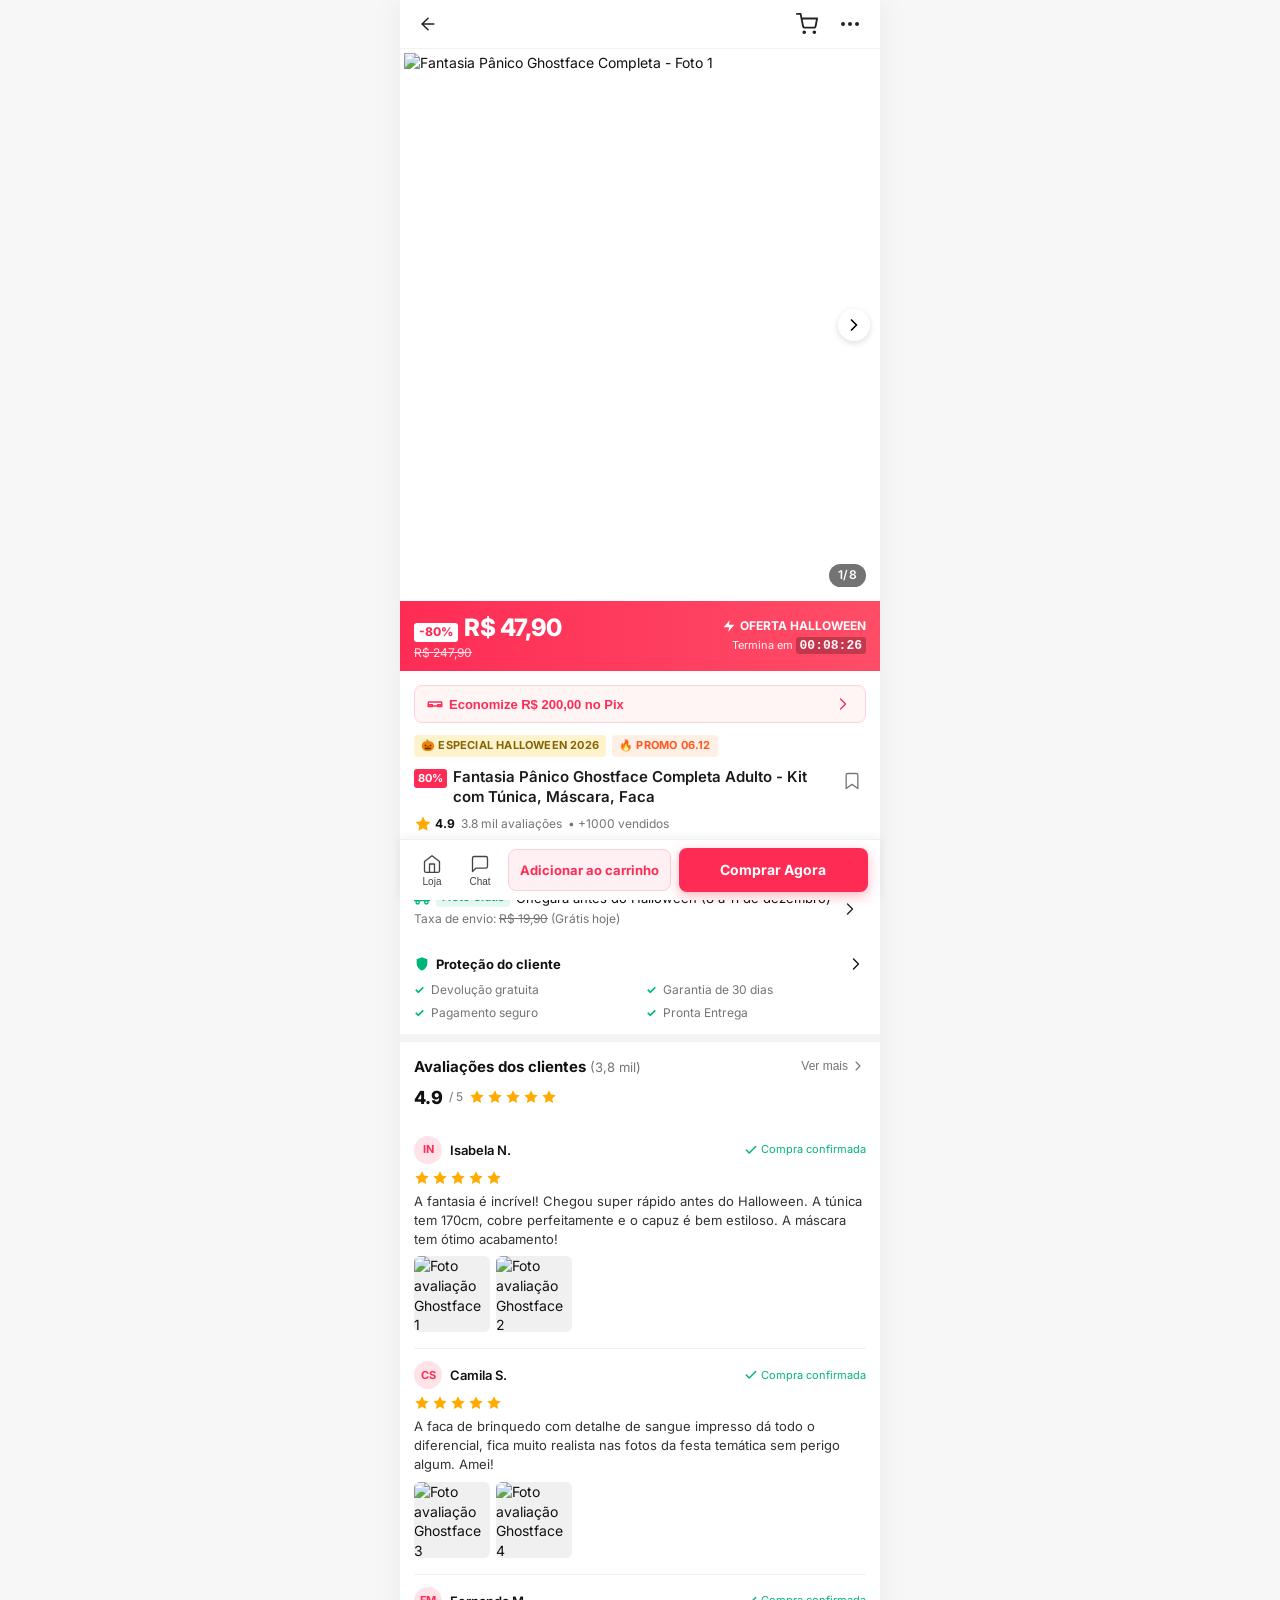
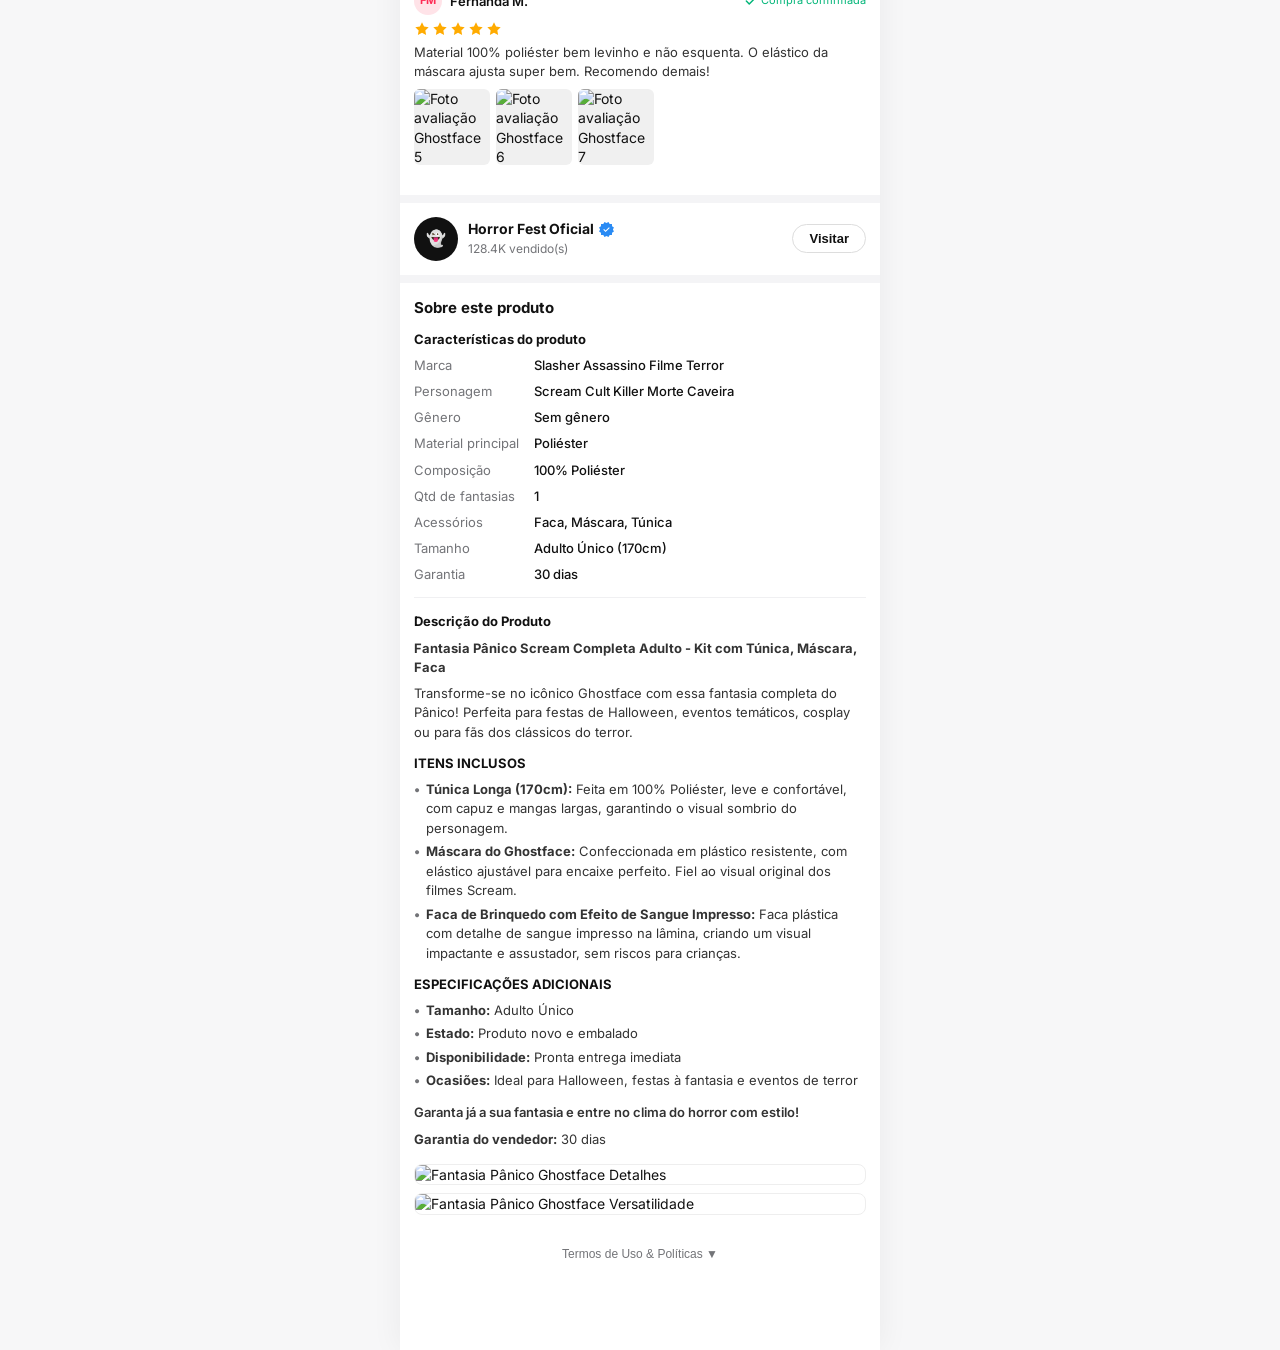
==== index.html @ be3aec9c "Update index.html" ====
<!DOCTYPE html>
<html lang="pt-BR">
<head>
  <meta charset="UTF-8">
  <meta name="viewport" content="width=device-width, initial-scale=1.0, maximum-scale=1.0, minimum-scale=1.0, user-scalable=no, viewport-fit=cover">
  <meta name="format-detection" content="telephone=no">

  <title>Halloween - Fantasia Pânico Ghostface Completa Kit Túnica, Máscara e Faca</title>

  <!-- Google Fonts: Inter -->
  <link rel="preconnect" href="https://fonts.googleapis.com">
  <link rel="preconnect" href="https://fonts.gstatic.com" crossorigin>
  <link href="https://fonts.googleapis.com/css2?family=Inter:wght@400;500;600;700;800&display=swap" rel="stylesheet">

  <!-- Estilos Principais -->
  <link rel="stylesheet" href="css/style.css">
</head>
<body>

  <!-- HEADER -->
  <header class="ph-header">
    <div class="ph-inner">
      <button class="ph-btn" aria-label="Voltar" onclick="window.history.back()">
        <svg width="20" height="20" viewBox="0 0 24 24" fill="none" stroke="currentColor" stroke-width="1.8" stroke-linecap="round" stroke-linejoin="round">
          <line x1="19" y1="12" x2="5" y2="12"></line>
          <polyline points="12 19 5 12 12 5"></polyline>
        </svg>
      </button>
      <div class="ph-right">
        <a href="pagamento.html" class="ph-btn" aria-label="Carrinho">
          <svg width="22" height="22" viewBox="0 0 24 24" fill="none" stroke="currentColor" stroke-width="2" stroke-linecap="round" stroke-linejoin="round">
            <circle cx="9" cy="21" r="1"></circle>
            <circle cx="20" cy="21" r="1"></circle>
            <path d="M1 1h4l2.7 13.4a2 2 0 002 1.6h9.7a2 2 0 002-1.6L23 6H6"></path>
          </svg>
        </a>
        <button class="ph-btn" aria-label="Mais opções" id="btnVisitar">
          <svg width="24" height="24" viewBox="0 0 24 24" fill="none" stroke="currentColor" stroke-width="2" stroke-linecap="round" stroke-linejoin="round">
            <circle cx="12" cy="12" r="1"></circle>
            <circle cx="19" cy="12" r="1"></circle>
            <circle cx="5" cy="12" r="1"></circle>
          </svg>
        </button>
      </div>
    </div>
  </header>

  <main>

    <!-- CARROSSEL DO PRODUTO -->
    <section class="car" id="carousel">
      <div class="car-track no-scrollbar" id="carTrack">
        <div class="row">
          <!-- 1. Imagem Principal -->
          <div class="car-slide">
            <div class="car-slide-inner">
              <img src="https://i.ibb.co/JWT0WmjM/G1.webp" alt="Fantasia Pânico Ghostface Completa - Foto 1" loading="eager" fetchpriority="high">
            </div>
          </div>
          <!-- 2. Vídeo do Produto (anexado logo após a 1ª imagem) -->
          <div class="car-slide">
            <div class="car-slide-inner">
              <video src="https://www.image2url.com/r2/default/videos/1791747344148-a90274b7-2cfd-4185-8d9f-eda14d1b080f.mp4" playsinline controls loop muted preload="metadata" poster="https://i.ibb.co/JWT0WmjM/G1.webp"></video>
            </div>
          </div>
          <!-- 3. Imagem 3 -->
          <div class="car-slide">
            <div class="car-slide-inner">
              <img src="https://i.ibb.co/rKfgnwvp/G3.webp" alt="Fantasia Pânico Ghostface - Foto 2" loading="lazy">
            </div>
          </div>
          <!-- 4. Imagem 4 -->
          <div class="car-slide">
            <div class="car-slide-inner">
              <img src="https://i.ibb.co/6ck61YRW/G4.webp" alt="Fantasia Pânico Ghostface - Foto 3" loading="lazy">
            </div>
          </div>
          <!-- 5. Imagem 5 -->
          <div class="car-slide">
            <div class="car-slide-inner">
              <img src="https://i.ibb.co/Zz07nBCm/G5.webp" alt="Fantasia Pânico Ghostface - Foto 4" loading="lazy">
            </div>
          </div>
          <!-- 6. Imagem 6 -->
          <div class="car-slide">
            <div class="car-slide-inner">
              <img src="https://i.ibb.co/7tjXWd2k/G6.webp" alt="Fantasia Pânico Ghostface - Foto 5" loading="lazy">
            </div>
          </div>
          <!-- 7. Imagem 7 -->
          <div class="car-slide">
            <div class="car-slide-inner">
              <img src="https://i.ibb.co/nMmMZj3S/G7.webp" alt="Fantasia Pânico Ghostface - Foto 6" loading="lazy">
            </div>
          </div>
          <!-- 8. Imagem 8 -->
          <div class="car-slide">
            <div class="car-slide-inner">
              <img src="https://i.ibb.co/cXwcS07z/G8.webp" alt="Fantasia Pânico Ghostface - Foto 7" loading="lazy">
            </div>
          </div>
        </div>
      </div>
      <div class="car-counter"><span id="carCur">1</span>/<span id="carTotal">8</span></div>
      <button class="car-arrow left hidden" id="carPrev" aria-label="Anterior">
        <svg width="20" height="20" viewBox="0 0 24 24" fill="none" stroke="currentColor" stroke-width="2" stroke-linecap="round" stroke-linejoin="round">
          <polyline points="15 18 9 12 15 6"></polyline>
        </svg>
      </button>
      <button class="car-arrow right" id="carNext" aria-label="Próxima">
        <svg width="20" height="20" viewBox="0 0 24 24" fill="none" stroke="currentColor" stroke-width="2" stroke-linecap="round" stroke-linejoin="round">
          <polyline points="9 18 15 12 9 6"></polyline>
        </svg>
      </button>
    </section>

    <!-- PRICE BANNER -->
    <section class="pb">
      <div class="pb-left">
        <div class="pb-row">
          <span class="pb-discount">-80%</span>
          <span class="pb-amount">R$ 47,90</span>
        </div>
        <div class="pb-original">R$ 247,90</div>
      </div>
      <div class="pb-right">
        <div class="pb-flash">
          <svg width="14" height="14" viewBox="0 0 24 24" fill="currentColor">
            <polygon points="13 2 3 14 12 14 11 22 21 10 12 10 13 2"></polygon>
          </svg>
          <span>Oferta Halloween</span>
        </div>
        <div class="pb-time">Termina em <strong>00:<span id="mm">08</span>:<span id="ss">27</span></strong></div>
      </div>
    </section>

    <!-- PRODUCT INFO -->
    <section class="pi">
      <button class="pi-economize" type="button" onclick="window.location.href='pagamento.html'">
        <span class="pi-economize-left">
          <svg width="16" height="16" viewBox="0 0 24 24" fill="none" stroke="currentColor" stroke-width="2" stroke-linecap="round" stroke-linejoin="round">
            <path d="M2 9h20v6H2z"></path>
            <path d="M2 13h6v3H2zm14 0h6v3h-6z"></path>
          </svg>
          <span>Economize R$ 200,00 no Pix</span>
        </span>
        <svg width="20" height="20" viewBox="0 0 24 24" fill="none" stroke="currentColor" stroke-width="1.6" stroke-linecap="round" stroke-linejoin="round">
          <polyline points="9 18 15 12 9 6"></polyline>
        </svg>
      </button>

      <div class="pi-badges">
        <span class="pi-badge maes" style="background:#fff3cd; color:#856404;">🎃 ESPECIAL HALLOWEEN 2026</span>
        <span class="pi-badge promo" id="promoDate">🔥 PROMO HOJE</span>
      </div>

      <div class="pi-title-row">
        <div class="pi-title-left">
          <span class="pi-discount-chip">80%</span>
          <h1 class="pi-title">Fantasia Pânico Ghostface Completa Adulto - Kit com Túnica, Máscara, Faca</h1>
        </div>
        <button class="pi-bookmark" aria-label="Salvar" onclick="alert('Fantasia salva nos seus favoritos!')">
          <svg width="20" height="20" viewBox="0 0 24 24" fill="none" stroke="currentColor" stroke-width="1.6" stroke-linecap="round" stroke-linejoin="round">
            <path d="M19 21l-7-5-7 5V5a2 2 0 0 1 2-2h10a2 2 0 0 1 2 2z"></path>
          </svg>
        </button>
      </div>

      <div class="pi-stats">
        <span class="pi-rating">
          <svg width="18" height="18" viewBox="0 0 24 24" fill="currentColor">
            <polygon points="12 2 15.09 8.26 22 9.27 17 14.14 18.18 21.02 12 17.77 5.82 21.02 7 14.14 2 9.27 8.91 8.26 12 2"></polygon>
          </svg>
          4.9
        </span>
        <span class="pi-reviews">3.8 mil avaliações</span>
        <span class="pi-sold">• +1000 vendidos</span>
      </div>

      <div class="pi-stock">
        <span class="pi-stock-dot"></span>
        Poucas unidades em estoque para o Halloween
      </div>

      <div class="pi-divider"></div>

      <div class="pi-ship">
        <div>
          <div class="pi-ship-icons">
            <svg width="16" height="16" viewBox="0 0 24 24" fill="none" stroke="currentColor" stroke-width="2" stroke-linecap="round" stroke-linejoin="round">
              <rect x="1" y="3" width="15" height="13"></rect>
              <polygon points="16 8 20 8 23 11 23 16 16 16 16 8"></polygon>
              <circle cx="5.5" cy="18.5" r="2.5"></circle>
              <circle cx="18.5" cy="18.5" r="2.5"></circle>
            </svg>
            <span class="pi-ship-tag">Frete Grátis</span>
            <span id="shipDate">Envio Rápido para o Halloween</span>
          </div>
          <div class="pi-ship-fee">Taxa de envio: <span style="text-decoration: line-through;">R$ 19,90</span> (Grátis hoje)</div>
        </div>
        <button class="ph-btn" aria-label="Detalhes de entrega">
          <svg width="20" height="20" viewBox="0 0 24 24" fill="none" stroke="currentColor" stroke-width="1.6" stroke-linecap="round" stroke-linejoin="round">
            <polyline points="9 18 15 12 9 6"></polyline>
          </svg>
        </button>
      </div>
    </section>

    <!-- CUSTOMER PROTECTION -->
    <section class="cp">
      <div class="cp-head">
        <div class="cp-head-l">
          <svg width="16" height="16" viewBox="0 0 24 24" fill="currentColor">
            <path d="M12 2L4 5v6c0 5 3.5 9.5 8 11 4.5-1.5 8-6 8-11V5z"></path>
          </svg>
          Proteção do cliente
        </div>
        <svg width="20" height="20" viewBox="0 0 24 24" fill="none" stroke="currentColor" stroke-width="1.6" stroke-linecap="round" stroke-linejoin="round">
          <polyline points="9 18 15 12 9 6"></polyline>
        </svg>
      </div>
      <div class="cp-grid">
        <div class="cp-item"><span>✓</span><span>Devolução gratuita</span></div>
        <div class="cp-item"><span>✓</span><span>Garantia de 30 dias</span></div>
        <div class="cp-item"><span>✓</span><span>Pagamento seguro</span></div>
        <div class="cp-item"><span>✓</span><span>Pronta Entrega</span></div>
      </div>
    </section>

    <div class="sep"></div>

    <!-- REVIEWS -->
    <section class="rv">
      <div class="rv-head">
        <h2 class="rv-title">Avaliações dos clientes <span class="rv-title-count">(3,8 mil)</span></h2>
        <button class="rv-vermais" type="button" id="btnReviewMore">
          Ver mais
          <svg width="16" height="16" viewBox="0 0 24 24" fill="none" stroke="currentColor" stroke-width="1.6" stroke-linecap="round" stroke-linejoin="round">
            <polyline points="9 18 15 12 9 6"></polyline>
          </svg>
        </button>
      </div>
      <div class="rv-rating-row">
        <span class="rv-rating">4.9</span>
        <span class="rv-rating-of">/ 5</span>
        <div class="rv-stars-row">
          <svg width="16" height="16" viewBox="0 0 24 24" fill="currentColor"><polygon points="12 2 15.09 8.26 22 9.27 17 14.14 18.18 21.02 12 17.77 5.82 21.02 7 14.14 2 9.27 8.91 8.26 12 2"></polygon></svg>
          <svg width="16" height="16" viewBox="0 0 24 24" fill="currentColor"><polygon points="12 2 15.09 8.26 22 9.27 17 14.14 18.18 21.02 12 17.77 5.82 21.02 7 14.14 2 9.27 8.91 8.26 12 2"></polygon></svg>
          <svg width="16" height="16" viewBox="0 0 24 24" fill="currentColor"><polygon points="12 2 15.09 8.26 22 9.27 17 14.14 18.18 21.02 12 17.77 5.82 21.02 7 14.14 2 9.27 8.91 8.26 12 2"></polygon></svg>
          <svg width="16" height="16" viewBox="0 0 24 24" fill="currentColor"><polygon points="12 2 15.09 8.26 22 9.27 17 14.14 18.18 21.02 12 17.77 5.82 21.02 7 14.14 2 9.27 8.91 8.26 12 2"></polygon></svg>
          <svg width="16" height="16" viewBox="0 0 24 24" fill="currentColor"><polygon points="12 2 15.09 8.26 22 9.27 17 14.14 18.18 21.02 12 17.77 5.82 21.02 7 14.14 2 9.27 8.91 8.26 12 2"></polygon></svg>
        </div>
      </div>

      <!-- Avaliação 1 -->
      <article class="rv-item">
        <div class="rv-head-row">
          <img class="rv-avatar" src="https://i.ibb.co/wZBH44X9/p11.webp" alt="Isabela N." onerror="this.outerHTML='<div class=\'rv-avatar-fallback\'>IN</div>'">
          <div class="rv-name">Isabela N.</div>
          <span class="rv-confirmed">
            <svg width="14" height="14" viewBox="0 0 24 24" fill="none" stroke="currentColor" stroke-width="2.5" stroke-linecap="round" stroke-linejoin="round"><polyline points="20 6 9 17 4 12"></polyline></svg>
            Compra confirmada
          </span>
        </div>
        <div class="rv-stars">
          <svg width="16" height="16" viewBox="0 0 24 24" fill="currentColor"><polygon points="12 2 15.09 8.26 22 9.27 17 14.14 18.18 21.02 12 17.77 5.82 21.02 7 14.14 2 9.27 8.91 8.26 12 2"></polygon></svg>
          <svg width="16" height="16" viewBox="0 0 24 24" fill="currentColor"><polygon points="12 2 15.09 8.26 22 9.27 17 14.14 18.18 21.02 12 17.77 5.82 21.02 7 14.14 2 9.27 8.91 8.26 12 2"></polygon></svg>
          <svg width="16" height="16" viewBox="0 0 24 24" fill="currentColor"><polygon points="12 2 15.09 8.26 22 9.27 17 14.14 18.18 21.02 12 17.77 5.82 21.02 7 14.14 2 9.27 8.91 8.26 12 2"></polygon></svg>
          <svg width="16" height="16" viewBox="0 0 24 24" fill="currentColor"><polygon points="12 2 15.09 8.26 22 9.27 17 14.14 18.18 21.02 12 17.77 5.82 21.02 7 14.14 2 9.27 8.91 8.26 12 2"></polygon></svg>
          <svg width="16" height="16" viewBox="0 0 24 24" fill="currentColor"><polygon points="12 2 15.09 8.26 22 9.27 17 14.14 18.18 21.02 12 17.77 5.82 21.02 7 14.14 2 9.27 8.91 8.26 12 2"></polygon></svg>
        </div>
        <p class="rv-text">A fantasia é incrível! Chegou super rápido antes do Halloween. A túnica tem 170cm, cobre perfeitamente e o capuz é bem estiloso. A máscara tem ótimo acabamento!</p>
        <div class="rv-photos">
          <img class="rv-photo" alt="Foto avaliação Ghostface 1" src="https://i.ibb.co/8nSKtk7F/D-NQ-NP-2-X-717580-MLA98290298527-112025-F.webp">
          <img class="rv-photo" alt="Foto avaliação Ghostface 2" src="https://i.ibb.co/YFhfYR4H/D-NQ-NP-2-X-994772-MLA95985455806-102025-F.webp">
        </div>
      </article>

      <!-- Avaliação 2 -->
      <article class="rv-item">
        <div class="rv-head-row">
          <img class="rv-avatar" src="https://i.ibb.co/wFxqT6tT/p14.webp" alt="Camila S." onerror="this.outerHTML='<div class=\'rv-avatar-fallback\'>CS</div>'">
          <div class="rv-name">Camila S.</div>
          <span class="rv-confirmed">
            <svg width="14" height="14" viewBox="0 0 24 24" fill="none" stroke="currentColor" stroke-width="2.5" stroke-linecap="round" stroke-linejoin="round"><polyline points="20 6 9 17 4 12"></polyline></svg>
            Compra confirmada
          </span>
        </div>
        <div class="rv-stars">
          <svg width="16" height="16" viewBox="0 0 24 24" fill="currentColor"><polygon points="12 2 15.09 8.26 22 9.27 17 14.14 18.18 21.02 12 17.77 5.82 21.02 7 14.14 2 9.27 8.91 8.26 12 2"></polygon></svg>
          <svg width="16" height="16" viewBox="0 0 24 24" fill="currentColor"><polygon points="12 2 15.09 8.26 22 9.27 17 14.14 18.18 21.02 12 17.77 5.82 21.02 7 14.14 2 9.27 8.91 8.26 12 2"></polygon></svg>
          <svg width="16" height="16" viewBox="0 0 24 24" fill="currentColor"><polygon points="12 2 15.09 8.26 22 9.27 17 14.14 18.18 21.02 12 17.77 5.82 21.02 7 14.14 2 9.27 8.91 8.26 12 2"></polygon></svg>
          <svg width="16" height="16" viewBox="0 0 24 24" fill="currentColor"><polygon points="12 2 15.09 8.26 22 9.27 17 14.14 18.18 21.02 12 17.77 5.82 21.02 7 14.14 2 9.27 8.91 8.26 12 2"></polygon></svg>
          <svg width="16" height="16" viewBox="0 0 24 24" fill="currentColor"><polygon points="12 2 15.09 8.26 22 9.27 17 14.14 18.18 21.02 12 17.77 5.82 21.02 7 14.14 2 9.27 8.91 8.26 12 2"></polygon></svg>
        </div>
        <p class="rv-text">A faca de brinquedo com detalhe de sangue impresso dá todo o diferencial, fica muito realista nas fotos da festa temática sem perigo algum. Amei!</p>
        <div class="rv-photos">
          <img class="rv-photo" alt="Foto avaliação Ghostface 3" src="https://i.ibb.co/TxdBGRqT/D-NQ-NP-2-X-967709-MLA96622587003-102025-F.webp">
          <img class="rv-photo" alt="Foto avaliação Ghostface 4" src="https://i.ibb.co/svP8Nv2h/D-NQ-NP-2-X-964639-MLA96404620737-102025-F.webp">
        </div>
      </article>

      <!-- Avaliação 3 -->
      <article class="rv-item">
        <div class="rv-head-row">
          <img class="rv-avatar" src="https://i.ibb.co/6J1PvvRr/p5.webp" alt="Fernanda M." onerror="this.outerHTML='<div class=\'rv-avatar-fallback\'>FM</div>'">
          <div class="rv-name">Fernanda M.</div>
          <span class="rv-confirmed">
            <svg width="14" height="14" viewBox="0 0 24 24" fill="none" stroke="currentColor" stroke-width="2.5" stroke-linecap="round" stroke-linejoin="round"><polyline points="20 6 9 17 4 12"></polyline></svg>
            Compra confirmada
          </span>
        </div>
        <div class="rv-stars">
          <svg width="16" height="16" viewBox="0 0 24 24" fill="currentColor"><polygon points="12 2 15.09 8.26 22 9.27 17 14.14 18.18 21.02 12 17.77 5.82 21.02 7 14.14 2 9.27 8.91 8.26 12 2"></polygon></svg>
          <svg width="16" height="16" viewBox="0 0 24 24" fill="currentColor"><polygon points="12 2 15.09 8.26 22 9.27 17 14.14 18.18 21.02 12 17.77 5.82 21.02 7 14.14 2 9.27 8.91 8.26 12 2"></polygon></svg>
          <svg width="16" height="16" viewBox="0 0 24 24" fill="currentColor"><polygon points="12 2 15.09 8.26 22 9.27 17 14.14 18.18 21.02 12 17.77 5.82 21.02 7 14.14 2 9.27 8.91 8.26 12 2"></polygon></svg>
          <svg width="16" height="16" viewBox="0 0 24 24" fill="currentColor"><polygon points="12 2 15.09 8.26 22 9.27 17 14.14 18.18 21.02 12 17.77 5.82 21.02 7 14.14 2 9.27 8.91 8.26 12 2"></polygon></svg>
          <svg width="16" height="16" viewBox="0 0 24 24" fill="currentColor"><polygon points="12 2 15.09 8.26 22 9.27 17 14.14 18.18 21.02 12 17.77 5.82 21.02 7 14.14 2 9.27 8.91 8.26 12 2"></polygon></svg>
        </div>
        <p class="rv-text">Material 100% poliéster bem levinho e não esquenta. O elástico da máscara ajusta super bem. Recomendo demais!</p>
        <div class="rv-photos">
          <img class="rv-photo" alt="Foto avaliação Ghostface 5" src="https://i.ibb.co/PsW2zjvb/D-NQ-NP-2-X-847014-MLA93521517944-102025-F.webp">
          <img class="rv-photo" alt="Foto avaliação Ghostface 6" src="https://i.ibb.co/MFwk08H/D-NQ-NP-2-X-890955-MLA96622696269-102025-F.webp">
          <img class="rv-photo" alt="Foto avaliação Ghostface 7" src="https://i.ibb.co/nspMG90D/D-NQ-NP-2-X-993130-MLA96399480122-102025-F.webp">
        </div>
      </article>
    </section>

    <div class="sep"></div>

    <!-- STORE INFO -->
    <section class="si">
      <div class="si-row">
        <div class="si-left">
          <img class="si-logo" src="https://i.ibb.co/7dwsVkpm/Gemini-Generated-Image-r9wyq5r9wyq5r9wy.jpg" alt="Logo Horror Fest Oficial" onerror="this.outerHTML='<div class=\'si-logo-fallback\' style=\'background:#111;\'>👻</div>'">
          <div class="si-info">
            <div class="si-name-row">
              <span class="si-name">Horror Fest Oficial</span>
              <svg width="17" height="17" viewBox="0 0 48 48">
                <polygon fill="hsl(211, 90%, 56%)" points="29.62,3 33.053,8.308 39.367,8.624 39.686,14.937 44.997,18.367 42.116,23.995 45,29.62 39.692,33.053 39.376,39.367 33.063,39.686 29.633,44.997 24.005,42.116 18.38,45 14.947,39.692 8.633,39.376 8.314,33.063 3.003,29.633 5.884,24.005 3,18.38 8.308,14.947 8.624,8.633 14.937,8.314 18.367,3.003 23.995,5.884"></polygon>
                <polygon fill="#fff" points="21.396,31.255 14.899,24.76 17.021,22.639 21.428,27.046 30.996,17.772 33.084,19.926"></polygon>
              </svg>
            </div>
            <div class="si-sold">128.4K vendido(s)</div>
          </div>
        </div>
        <button class="si-visitar" type="button" id="btnVisitar">Visitar</button>
      </div>
    </section>

    <div class="sep"></div>

    <!-- PRODUCT DETAILS -->
    <section class="pd">
      <h2 class="pd-title">Sobre este produto</h2>

      <div class="pd-section-label">Características do produto</div>
      <div class="pd-specs">
        <div class="pd-spec-key">Marca</div>
        <div class="pd-spec-val">Slasher Assassino Filme Terror</div>
        
        <div class="pd-spec-key">Personagem</div>
        <div class="pd-spec-val">Scream Cult Killer Morte Caveira</div>
        
        <div class="pd-spec-key">Gênero</div>
        <div class="pd-spec-val">Sem gênero</div>
        
        <div class="pd-spec-key">Material principal</div>
        <div class="pd-spec-val">Poliéster</div>
        
        <div class="pd-spec-key">Composição</div>
        <div class="pd-spec-val">100% Poliéster</div>
        
        <div class="pd-spec-key">Qtd de fantasias</div>
        <div class="pd-spec-val">1</div>
        
        <div class="pd-spec-key">Acessórios</div>
        <div class="pd-spec-val">Faca, Máscara, Túnica</div>
        
        <div class="pd-spec-key">Tamanho</div>
        <div class="pd-spec-val">Adulto Único (170cm)</div>
        
        <div class="pd-spec-key">Garantia</div>
        <div class="pd-spec-val">30 dias</div>
      </div>

      <div class="pd-divider"></div>

      <div class="pd-section-label">Descrição do Produto</div>
      <div class="pd-desc-text">
        <p><strong>Fantasia Pânico Scream Completa Adulto - Kit com Túnica, Máscara, Faca</strong></p>
        <p style="margin-top:6px;">Transforme-se no icônico Ghostface com essa fantasia completa do Pânico! Perfeita para festas de Halloween, eventos temáticos, cosplay ou para fãs dos clássicos do terror.</p>
        
        <h3>ITENS INCLUSOS</h3>
        <div class="pd-bullet">
          <span class="dot">•</span>
          <span><strong>Túnica Longa (170cm):</strong> Feita em 100% Poliéster, leve e confortável, com capuz e mangas largas, garantindo o visual sombrio do personagem.</span>
        </div>
        <div class="pd-bullet">
          <span class="dot">•</span>
          <span><strong>Máscara do Ghostface:</strong> Confeccionada em plástico resistente, com elástico ajustável para encaixe perfeito. Fiel ao visual original dos filmes Scream.</span>
        </div>
        <div class="pd-bullet">
          <span class="dot">•</span>
          <span><strong>Faca de Brinquedo com Efeito de Sangue Impresso:</strong> Faca plástica com detalhe de sangue impresso na lâmina, criando um visual impactante e assustador, sem riscos para crianças.</span>
        </div>

        <h3>ESPECIFICAÇÕES ADICIONAIS</h3>
        <div class="pd-bullet"><span class="dot">•</span><span><strong>Tamanho:</strong> Adulto Único</span></div>
        <div class="pd-bullet"><span class="dot">•</span><span><strong>Estado:</strong> Produto novo e embalado</span></div>
        <div class="pd-bullet"><span class="dot">•</span><span><strong>Disponibilidade:</strong> Pronta entrega imediata</span></div>
        <div class="pd-bullet"><span class="dot">•</span><span><strong>Ocasiões:</strong> Ideal para Halloween, festas à fantasia e eventos de terror</span></div>

        <p style="margin-top:12px; font-weight:600;">Garanta já a sua fantasia e entre no clima do horror com estilo!</p>
        <p style="margin-top:8px;"><strong>Garantia do vendedor:</strong> 30 dias</p>
      </div>

      <div style="margin-top: 14px; display: flex; flex-direction: column; gap: 8px;">
        <img src="https://i.ibb.co/6ck61YRW/G4.webp" alt="Fantasia Pânico Ghostface Detalhes" style="width:100%; border-radius:8px; border: 1px solid #eee;">
        <img src="https://i.ibb.co/Zz07nBCm/G5.webp" alt="Fantasia Pânico Ghostface Versatilidade" style="width:100%; border-radius:8px; border: 1px solid #eee;">
      </div>
    </section>

    <div class="pd-terms">
      <button class="pd-terms-btn" type="button">Termos de Uso &amp; Políticas ▼</button>
    </div>

  </main>

  <!-- BOTTOM BAR (Barra Fixa de Compra) -->
  <nav class="bb">
    <div class="bb-inner">
      <button class="bb-icon" aria-label="Loja" type="button" id="btnLoja" onclick="window.scrollTo({top:0, behavior:'smooth'})">
        <svg viewBox="0 0 24 24" fill="none" stroke="currentColor" stroke-width="1.6" stroke-linecap="round" stroke-linejoin="round">
          <path d="M3 9l9-7 9 7v11a2 2 0 01-2 2H5a2 2 0 01-2-2z"></path>
          <polyline points="9 22 9 12 15 12 15 22"></polyline>
        </svg>
        <span>Loja</span>
      </button>

      <button class="bb-icon" id="btnChat" aria-label="Chat" type="button">
        <svg viewBox="0 0 24 24" fill="none" stroke="currentColor" stroke-width="1.6" stroke-linecap="round" stroke-linejoin="round">
          <path d="M21 15a2 2 0 01-2 2H7l-4 4V5a2 2 0 012-2h14a2 2 0 012 2z"></path>
        </svg>
        <span>Chat</span>
      </button>

      <!-- Botão Adicionar ao Carrinho -> Leva para a página de compra -->
      <a class="bb-cart" href="pagamento.html">Adicionar ao carrinho</a>

      <!-- Botão Comprar Agora -> Leva para a página de compra -->
      <a class="bb-buy" href="pagamento.html">Comprar Agora</a>
    </div>
  </nav>

  <!-- Script Principal da Página -->
  <script src="js/main.js"></script>
</body>
</html>
---- css/style.css ----
/* ==========================================================================
   TikTok Shop / Mobile E-Commerce Theme
   Clean, modern, pixel-perfect responsive styling
   ========================================================================== */

:root {
  --primary-color: #fe2c55;
  --primary-hover: #e02448;
  --accent-orange: #ff5722;
  --bg-color: #f7f7f8;
  --surface-color: #ffffff;
  --text-primary: #121212;
  --text-secondary: #737478;
  --text-muted: #999999;
  --border-color: #f0f0f2;
  --yellow-star: #ffab00;
  --green-badge: #00b578;
  --font-family: 'Inter', -apple-system, BlinkMacSystemFont, "Segoe UI", Roboto, Helvetica, Arial, sans-serif;
}

*, *::before, *::after {
  box-sizing: border-box;
  margin: 0;
  padding: 0;
  -webkit-tap-highlight-color: transparent;
}

html, body {
  width: 100%;
  min-height: 100%;
  font-family: var(--font-family);
  background-color: var(--bg-color);
  color: var(--text-primary);
  line-height: 1.4;
  font-size: 14px;
  -webkit-font-smoothing: antialiased;
}

body {
  max-width: 480px;
  margin: 0 auto;
  background-color: #ffffff;
  position: relative;
  box-shadow: 0 0 30px rgba(0,0,0,0.06);
  padding-bottom: 74px; /* Space for bottom bar */
}

/* ==========================================================================
   HEADER
   ========================================================================== */
.ph-header {
  position: sticky;
  top: 0;
  z-index: 100;
  background: rgba(255, 255, 255, 0.95);
  backdrop-filter: blur(8px);
  -webkit-backdrop-filter: blur(8px);
  border-bottom: 1px solid rgba(0, 0, 0, 0.05);
}

.ph-inner {
  display: flex;
  align-items: center;
  justify-content: space-between;
  height: 48px;
  padding: 0 12px;
}

.ph-right {
  display: flex;
  align-items: center;
  gap: 8px;
}

.ph-btn {
  background: none;
  border: none;
  color: #222;
  cursor: pointer;
  display: flex;
  align-items: center;
  justify-content: center;
  padding: 6px;
  border-radius: 50%;
  transition: background 0.15s;
}

.ph-btn:active {
  background: #f0f0f0;
}

/* ==========================================================================
   CARROSSEL
   ========================================================================== */
.car {
  position: relative;
  width: 100%;
  background: #fafafa;
  overflow: hidden;
}

.car-track {
  display: flex;
  overflow-x: auto;
  scroll-snap-type: x mandatory;
  scroll-behavior: smooth;
  width: 100%;
}

.no-scrollbar::-webkit-scrollbar {
  display: none;
}
.no-scrollbar {
  -ms-overflow-style: none;
  scrollbar-width: none;
}

.row {
  display: flex;
  width: 100%;
}

.car-slide {
  flex: 0 0 100%;
  width: 100%;
  scroll-snap-align: start;
}

.car-slide-inner {
  position: relative;
  width: 100%;
  padding-top: 115%; /* Campo ampliado para evitar corte do vídeo e dar melhor proporção */
  background: #ffffff;
}

.car-slide-inner img {
  position: absolute;
  top: 0;
  left: 0;
  width: 100%;
  height: 100%;
  object-fit: contain; /* Ajusta as imagens perfeitamente ao campo sem cortar bordas */
  display: block;
  background: #ffffff;
  padding: 4px;
}

.car-slide-inner video {
  position: absolute;
  top: 0;
  left: 0;
  width: 100%;
  height: 100%;
  object-fit: contain; /* Encaixa o vídeo por completo sem cortar topo, base ou laterais */
  display: block;
  background: #0a0a0a;
}

.car-counter {
  position: absolute;
  right: 14px;
  bottom: 14px;
  background: rgba(0, 0, 0, 0.55);
  color: #fff;
  font-size: 12px;
  font-weight: 600;
  padding: 3px 9px;
  border-radius: 12px;
  letter-spacing: 0.5px;
  z-index: 10;
}

.car-arrow {
  position: absolute;
  top: 50%;
  transform: translateY(-50%);
  background: rgba(255, 255, 255, 0.85);
  border: none;
  width: 32px;
  height: 32px;
  border-radius: 50%;
  display: flex;
  align-items: center;
  justify-content: center;
  cursor: pointer;
  z-index: 10;
  box-shadow: 0 2px 6px rgba(0,0,0,0.15);
  transition: opacity 0.2s;
}

.car-arrow.left { left: 10px; }
.car-arrow.right { right: 10px; }
.car-arrow.hidden { display: none; }

/* ==========================================================================
   PRICE BANNER
   ========================================================================== */
.pb {
  display: flex;
  align-items: center;
  justify-content: space-between;
  background: linear-gradient(90deg, #fe2c55 0%, #ff4d67 100%);
  color: #ffffff;
  padding: 10px 14px;
}

.pb-left {
  display: flex;
  flex-direction: column;
}

.pb-row {
  display: flex;
  align-items: baseline;
  gap: 6px;
}

.pb-discount {
  background: #ffffff;
  color: #fe2c55;
  font-size: 12px;
  font-weight: 800;
  padding: 1px 5px;
  border-radius: 3px;
}

.pb-amount {
  font-size: 24px;
  font-weight: 800;
  letter-spacing: -0.5px;
}

.pb-original {
  font-size: 12px;
  text-decoration: line-through;
  opacity: 0.85;
}

.pb-right {
  display: flex;
  flex-direction: column;
  align-items: flex-end;
  gap: 2px;
}

.pb-flash {
  display: flex;
  align-items: center;
  gap: 4px;
  font-size: 12px;
  font-weight: 700;
  text-transform: uppercase;
}

.pb-time {
  font-size: 11px;
  opacity: 0.95;
}

.pb-time strong {
  font-family: monospace;
  font-size: 13px;
  background: rgba(0,0,0,0.25);
  padding: 1px 4px;
  border-radius: 3px;
}

/* ==========================================================================
   PRODUCT INFO
   ========================================================================== */
.pi {
  padding: 14px;
  background: #ffffff;
}

.pi-economize {
  width: 100%;
  display: flex;
  align-items: center;
  justify-content: space-between;
  background: #fff5f5;
  border: 1px solid #ffd0d7;
  border-radius: 8px;
  padding: 8px 12px;
  color: #fe2c55;
  cursor: pointer;
  margin-bottom: 12px;
  font-size: 13px;
  font-weight: 600;
}

.pi-economize-left {
  display: flex;
  align-items: center;
  gap: 6px;
}

.pi-badges {
  display: flex;
  flex-wrap: wrap;
  gap: 6px;
  margin-bottom: 10px;
}

.pi-badge {
  font-size: 11px;
  font-weight: 700;
  padding: 3px 7px;
  border-radius: 4px;
  letter-spacing: 0.2px;
}

.pi-badge.maes {
  background: #ffe6eb;
  color: #fe2c55;
}

.pi-badge.promo {
  background: #fff0e6;
  color: #ff5722;
}

.pi-title-row {
  display: flex;
  align-items: flex-start;
  justify-content: space-between;
  gap: 12px;
}

.pi-title-left {
  display: flex;
  align-items: flex-start;
  gap: 6px;
  flex: 1;
}

.pi-discount-chip {
  background: #fe2c55;
  color: #fff;
  font-size: 11px;
  font-weight: 700;
  padding: 2px 4px;
  border-radius: 3px;
  margin-top: 2px;
}

.pi-title {
  font-size: 15px;
  font-weight: 600;
  line-height: 1.35;
  color: #1a1a1a;
}

.pi-bookmark {
  background: none;
  border: none;
  color: #777;
  cursor: pointer;
  padding: 4px;
}

.pi-stats {
  display: flex;
  align-items: center;
  gap: 6px;
  margin-top: 8px;
  font-size: 12px;
  color: var(--text-secondary);
}

.pi-rating {
  display: flex;
  align-items: center;
  gap: 3px;
  font-weight: 700;
  color: #111;
}

.pi-rating svg {
  color: var(--yellow-star);
}

.pi-stock {
  display: flex;
  align-items: center;
  gap: 6px;
  margin-top: 10px;
  font-size: 12px;
  font-weight: 600;
  color: #fe2c55;
}

.pi-stock-dot {
  width: 7px;
  height: 7px;
  background-color: #fe2c55;
  border-radius: 50%;
  animation: pulse 1.5s infinite;
}

@keyframes pulse {
  0% { transform: scale(0.95); box-shadow: 0 0 0 0 rgba(254, 44, 85, 0.7); }
  70% { transform: scale(1); box-shadow: 0 0 0 6px rgba(254, 44, 85, 0); }
  100% { transform: scale(0.95); box-shadow: 0 0 0 0 rgba(254, 44, 85, 0); }
}

.pi-divider {
  height: 1px;
  background: var(--border-color);
  margin: 14px 0;
}

.pi-ship {
  display: flex;
  align-items: center;
  justify-content: space-between;
}

.pi-ship-icons {
  display: flex;
  align-items: center;
  flex-wrap: wrap;
  gap: 6px;
  font-size: 13px;
  color: #111;
}

.pi-ship-icons svg {
  color: #00b578;
}

.pi-ship-tag {
  background: #e6f8f1;
  color: #00b578;
  font-size: 11px;
  font-weight: 700;
  padding: 1px 6px;
  border-radius: 3px;
}

.pi-ship-fee {
  font-size: 12px;
  color: var(--text-secondary);
  margin-top: 4px;
}

/* ==========================================================================
   CUSTOMER PROTECTION
   ========================================================================== */
.cp {
  padding: 12px 14px;
  background: #ffffff;
}

.cp-head {
  display: flex;
  align-items: center;
  justify-content: space-between;
  margin-bottom: 8px;
  cursor: pointer;
}

.cp-head-l {
  display: flex;
  align-items: center;
  gap: 6px;
  font-size: 13px;
  font-weight: 700;
  color: #111;
}

.cp-head-l svg {
  color: #00b578;
}

.cp-grid {
  display: grid;
  grid-template-columns: 1fr 1fr;
  gap: 6px 12px;
}

.cp-item {
  display: flex;
  align-items: center;
  gap: 6px;
  font-size: 12px;
  color: var(--text-secondary);
}

.cp-item span:first-child {
  color: #00b578;
  font-weight: bold;
}

.sep {
  height: 8px;
  background: #f4f4f6;
  width: 100%;
}

/* ==========================================================================
   REVIEWS SECTION
   ========================================================================== */
.rv {
  padding: 14px;
  background: #ffffff;
}

.rv-head {
  display: flex;
  align-items: center;
  justify-content: space-between;
  margin-bottom: 8px;
}

.rv-title {
  font-size: 15px;
  font-weight: 700;
  color: #111;
}

.rv-title-count {
  font-size: 13px;
  font-weight: 400;
  color: var(--text-secondary);
}

.rv-vermais {
  background: none;
  border: none;
  color: var(--text-secondary);
  font-size: 12px;
  cursor: pointer;
  display: flex;
  align-items: center;
  gap: 2px;
}

.rv-rating-row {
  display: flex;
  align-items: center;
  gap: 6px;
  margin-bottom: 14px;
}

.rv-rating {
  font-size: 18px;
  font-weight: 800;
  color: #111;
}

.rv-rating-of {
  font-size: 12px;
  color: var(--text-secondary);
}

.rv-stars-row, .rv-stars {
  display: flex;
  gap: 2px;
  color: var(--yellow-star);
}

.rv-item {
  padding: 12px 0;
  border-bottom: 1px solid var(--border-color);
}

.rv-item:last-child {
  border-bottom: none;
}

.rv-head-row {
  display: flex;
  align-items: center;
  gap: 8px;
  margin-bottom: 6px;
}

.rv-avatar {
  width: 28px;
  height: 28px;
  border-radius: 50%;
  object-fit: cover;
  background: #eee;
}

.rv-avatar-fallback {
  width: 28px;
  height: 28px;
  border-radius: 50%;
  background: #ffe3e8;
  color: #fe2c55;
  display: flex;
  align-items: center;
  justify-content: center;
  font-size: 11px;
  font-weight: 700;
}

.rv-name {
  font-size: 13px;
  font-weight: 600;
  color: #111;
}

.rv-confirmed {
  display: flex;
  align-items: center;
  gap: 3px;
  font-size: 11px;
  color: #00b578;
  margin-left: auto;
}

.rv-stars {
  margin-bottom: 6px;
}

.rv-text {
  font-size: 13px;
  color: #333;
  line-height: 1.45;
  margin-bottom: 8px;
}

.rv-photos {
  display: flex;
  gap: 6px;
  overflow-x: auto;
  padding-bottom: 4px;
}

.rv-photo {
  width: 76px;
  height: 76px;
  border-radius: 6px;
  object-fit: cover;
  flex-shrink: 0;
  background: #f0f0f0;
}

/* ==========================================================================
   STORE INFO
   ========================================================================== */
.si {
  padding: 14px;
  background: #ffffff;
}

.si-row {
  display: flex;
  align-items: center;
  justify-content: space-between;
}

.si-left {
  display: flex;
  align-items: center;
  gap: 10px;
}

.si-logo {
  width: 44px;
  height: 44px;
  border-radius: 50%;
  object-fit: cover;
  flex-shrink: 0;
  border: 1px solid #eee;
  display: block;
}

.si-logo-fallback {
  width: 44px;
  height: 44px;
  border-radius: 50%;
  background: #2196f3;
  color: #fff;
  display: flex;
  align-items: center;
  justify-content: center;
  font-weight: 800;
  font-size: 16px;
}

.si-name-row {
  display: flex;
  align-items: center;
  gap: 4px;
  font-weight: 700;
  font-size: 14px;
}

.si-sold {
  font-size: 12px;
  color: var(--text-secondary);
  margin-top: 2px;
}

.si-visitar {
  background: #ffffff;
  border: 1px solid #ddd;
  color: #111;
  font-weight: 600;
  font-size: 13px;
  padding: 6px 16px;
  border-radius: 18px;
  cursor: pointer;
  transition: all 0.15s;
}

.si-visitar:active {
  background: #f5f5f5;
}

/* ==========================================================================
   PRODUCT DETAILS
   ========================================================================== */
.pd {
  padding: 14px;
  background: #ffffff;
}

.pd-title {
  font-size: 15px;
  font-weight: 700;
  margin-bottom: 12px;
}

.pd-section-label {
  font-size: 13px;
  font-weight: 700;
  color: #111;
  margin-bottom: 8px;
}

.pd-specs {
  display: grid;
  grid-template-columns: 120px 1fr;
  row-gap: 8px;
  font-size: 13px;
  margin-bottom: 14px;
}

.pd-spec-key {
  color: var(--text-secondary);
}

.pd-spec-val {
  color: #111;
  font-weight: 500;
}

.pd-divider {
  height: 1px;
  background: var(--border-color);
  margin: 14px 0;
}

.pd-desc-text {
  font-size: 13px;
  line-height: 1.5;
  color: #333;
}

.pd-desc-text h3 {
  font-size: 13px;
  font-weight: 700;
  margin: 12px 0 6px 0;
  color: #111;
}

.pd-bullet {
  display: flex;
  align-items: flex-start;
  gap: 6px;
  margin-bottom: 4px;
}

.pd-bullet .dot {
  color: var(--text-secondary);
  font-weight: bold;
}

.pd-terms {
  padding: 14px;
  text-align: center;
}

.pd-terms-btn {
  background: none;
  border: none;
  color: var(--text-secondary);
  font-size: 12px;
  cursor: pointer;
}

/* ==========================================================================
   BOTTOM BAR (Comprar Agora)
   ========================================================================== */
.bb {
  position: fixed;
  bottom: 0;
  left: 50%;
  transform: translateX(-50%);
  width: 100%;
  max-width: 480px;
  background: #ffffff;
  border-top: 1px solid var(--border-color);
  z-index: 1000;
  box-shadow: 0 -2px 10px rgba(0, 0, 0, 0.05);
}

.bb-inner {
  display: flex;
  align-items: center;
  padding: 8px 12px;
  gap: 8px;
}

.bb-icon {
  display: flex;
  flex-direction: column;
  align-items: center;
  justify-content: center;
  background: none;
  border: none;
  color: #444;
  font-size: 10px;
  cursor: pointer;
  padding: 4px 6px;
  min-width: 40px;
}

.bb-icon svg {
  width: 20px;
  height: 20px;
  margin-bottom: 2px;
}

.bb-cart {
  flex: 1;
  background: #fff0f3;
  color: #fe2c55;
  border: 1px solid #ffd0d7;
  font-size: 13px;
  font-weight: 700;
  text-align: center;
  padding: 11px 8px;
  border-radius: 8px;
  text-decoration: none;
  transition: all 0.15s;
  cursor: pointer;
}

.bb-cart:active {
  background: #ffe1e6;
}

.bb-buy {
  flex: 1.2;
  background: #fe2c55;
  color: #ffffff;
  font-size: 14px;
  font-weight: 700;
  text-align: center;
  padding: 12px 8px;
  border-radius: 8px;
  text-decoration: none;
  box-shadow: 0 4px 12px rgba(254, 44, 85, 0.35);
  transition: all 0.15s;
  cursor: pointer;
}

.bb-buy:active {
  background: #e02448;
  transform: scale(0.98);
}

/* ==========================================================================
   MODALS
   ========================================================================== */
.cfx-mdl-bd {
  position: fixed;
  inset: 0;
  background: rgba(0,0,0,0.5);
  z-index: 2000;
  opacity: 0;
  transition: opacity 0.25s ease;
}
.cfx-mdl-bd.show {
  opacity: 1;
}

.cfx-mdl {
  position: fixed;
  bottom: 0;
  left: 50%;
  transform: translate(-50%, 100%);
  width: 100%;
  max-width: 480px;
  background: #ffffff;
  border-radius: 16px 16px 0 0;
  z-index: 2001;
  max-height: 80vh;
  overflow-y: auto;
  transition: transform 0.25s cubic-bezier(0.1, 0.9, 0.2, 1);
}
.cfx-mdl.show {
  transform: translate(-50%, 0);
}

.cfx-mdl-hdr {
  display: flex;
  align-items: center;
  justify-content: space-between;
  padding: 14px 16px;
  border-bottom: 1px solid var(--border-color);
  position: sticky;
  top: 0;
  background: #fff;
  z-index: 10;
}

.cfx-mdl-title {
  font-size: 15px;
  font-weight: 700;
  color: #111;
}

.cfx-mdl-close {
  background: none;
  border: none;
  cursor: pointer;
  color: #666;
  padding: 4px;
}

.cfx-mdl-body {
  padding: 16px;
}

.cfx-store-row {
  display: flex;
  align-items: center;
  gap: 12px;
}

.cfx-store-logo {
  width: 50px;
  height: 50px;
  border-radius: 50%;
  background: #fe2c55;
  color: #fff;
  font-weight: 800;
  font-size: 20px;
  display: flex;
  align-items: center;
  justify-content: center;
}

.cfx-store-name {
  font-size: 16px;
  font-weight: 700;
}

.cfx-store-meta {
  font-size: 12px;
  color: var(--text-secondary);
  margin-top: 2px;
}

.cfx-store-stat {
  display: flex;
  justify-content: space-around;
  margin-top: 16px;
  padding: 12px 0;
  background: #f9f9f9;
  border-radius: 10px;
  text-align: center;
}

.cfx-store-stat strong {
  display: block;
  font-size: 16px;
  color: #111;
}

.cfx-store-stat span {
  font-size: 11px;
  color: var(--text-secondary);
}

.cfx-chat-msg {
  display: flex;
  flex-direction: column;
  gap: 10px;
}

.cfx-chat-time {
  align-self: center;
  font-size: 11px;
  color: #999;
  margin: 4px 0;
}

.cfx-chat-bubble {
  max-width: 80%;
  padding: 10px 14px;
  border-radius: 14px;
  font-size: 13px;
  line-height: 1.4;
}

.cfx-chat-them {
  align-self: flex-start;
  background: #f1f1f2;
  color: #111;
  border-bottom-left-radius: 4px;
}

.cfx-chat-me {
  align-self: flex-end;
  background: #fe2c55;
  color: #fff;
  border-bottom-right-radius: 4px;
}

.cfx-rev-extra {
  padding: 10px 0;
  border-bottom: 1px solid var(--border-color);
  font-size: 13px;
}

.cfx-rev-extra .nm {
  font-weight: 700;
  margin-right: 8px;
}

.cfx-rev-extra .dt {
  font-size: 11px;
  color: #999;
}
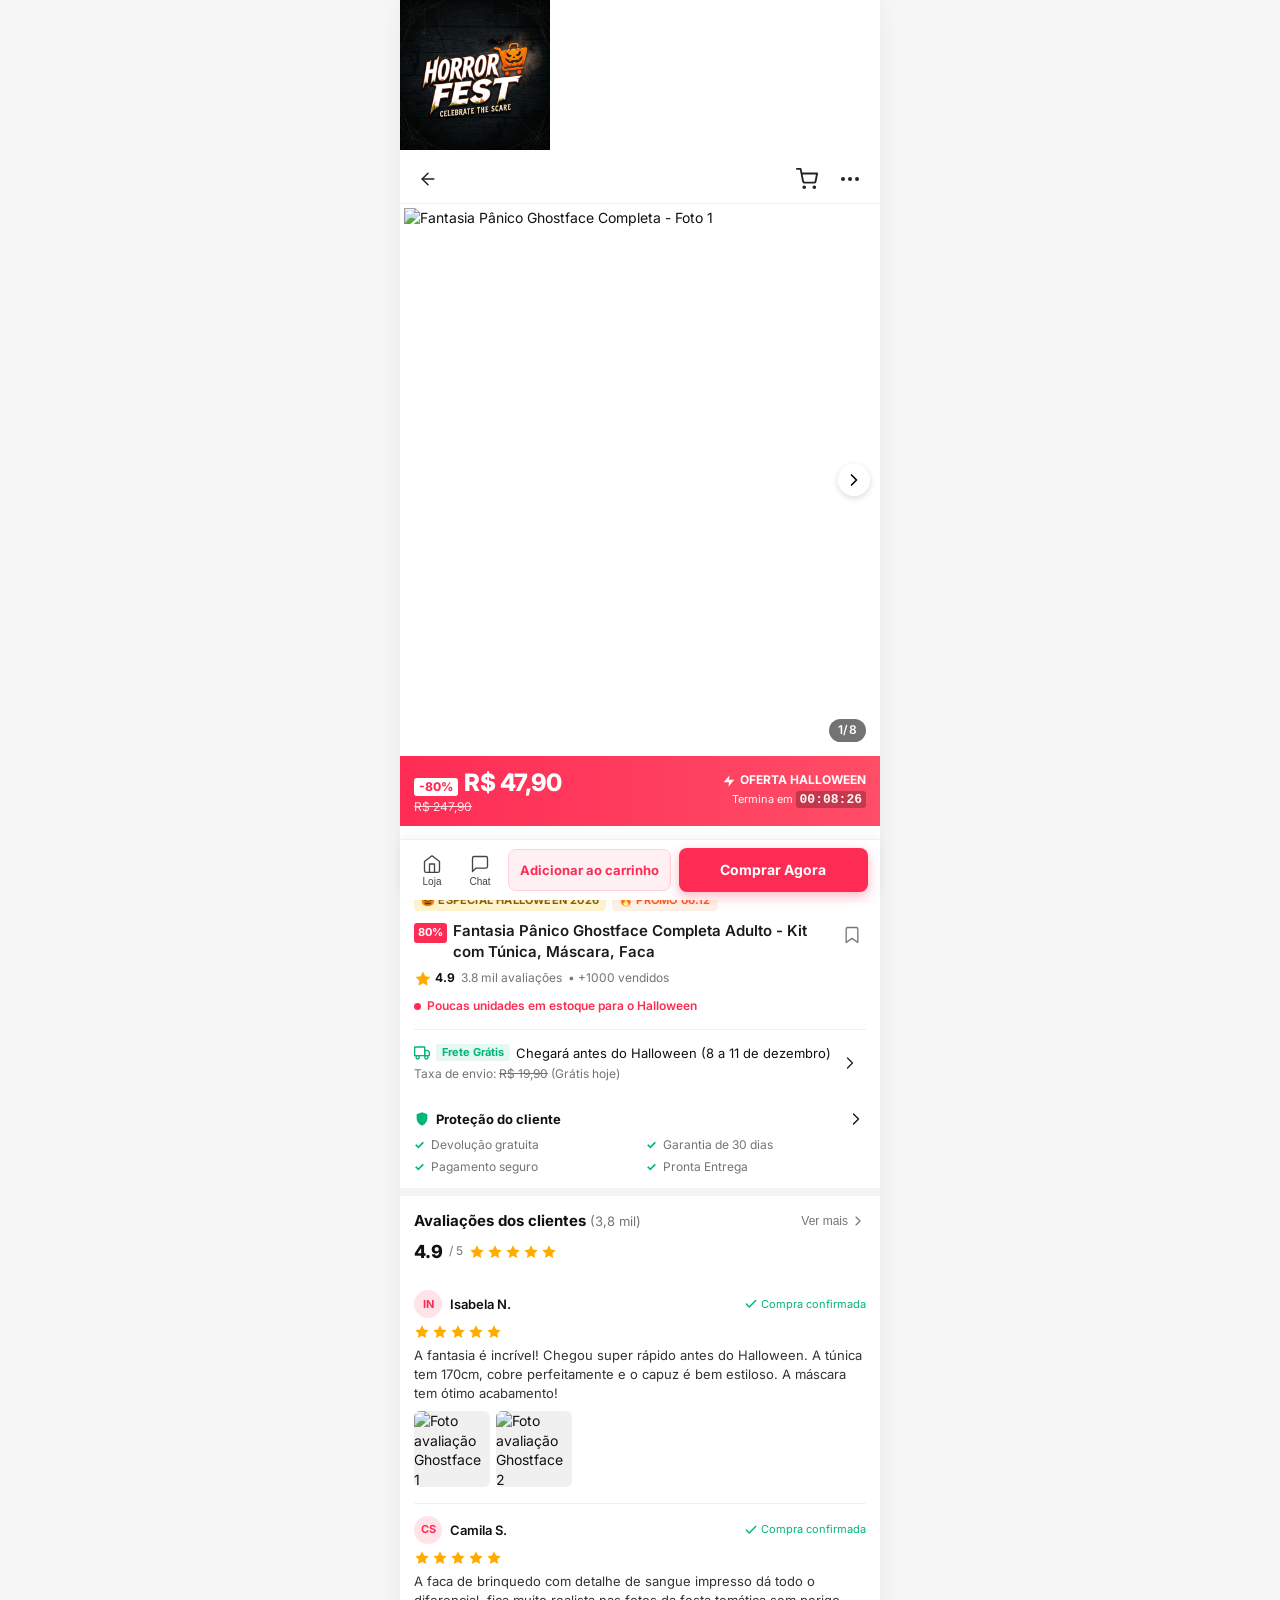
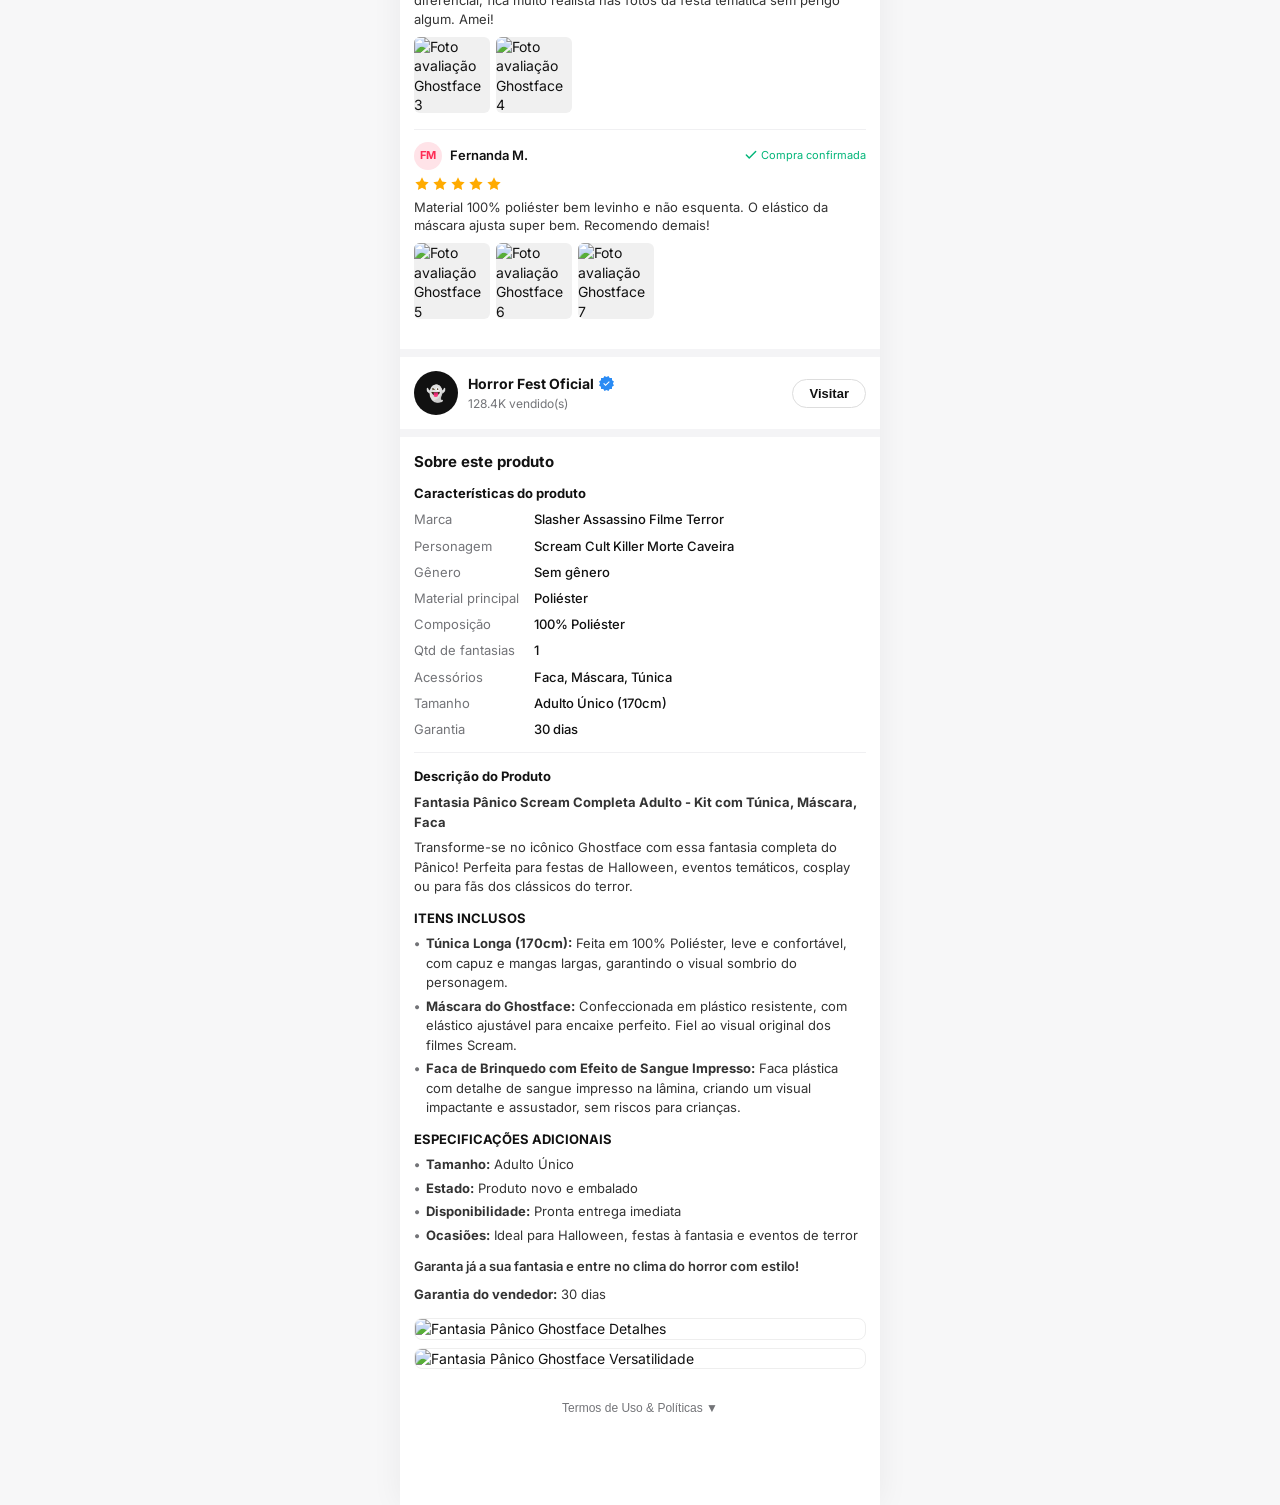
==== commit aed3892d: "Update index.html" ====
--- a/index.html
+++ b/index.html
@@ -4,6 +4,7 @@
   <meta charset="UTF-8">
   <meta name="viewport" content="width=device-width, initial-scale=1.0, maximum-scale=1.0, minimum-scale=1.0, user-scalable=no, viewport-fit=cover">
   <meta name="format-detection" content="telephone=no">
+  <img src="logo.png.jpg" alt="Logo da Loja" style="max-width: 150px; height: auto;">
 
   <title>Halloween - Fantasia Pânico Ghostface Completa Kit Túnica, Máscara e Faca</title>
 
@@ -46,7 +47,7 @@
   </header>
 
   <main>
-
+   
     <!-- CARROSSEL DO PRODUTO -->
     <section class="car" id="carousel">
       <div class="car-track no-scrollbar" id="carTrack">
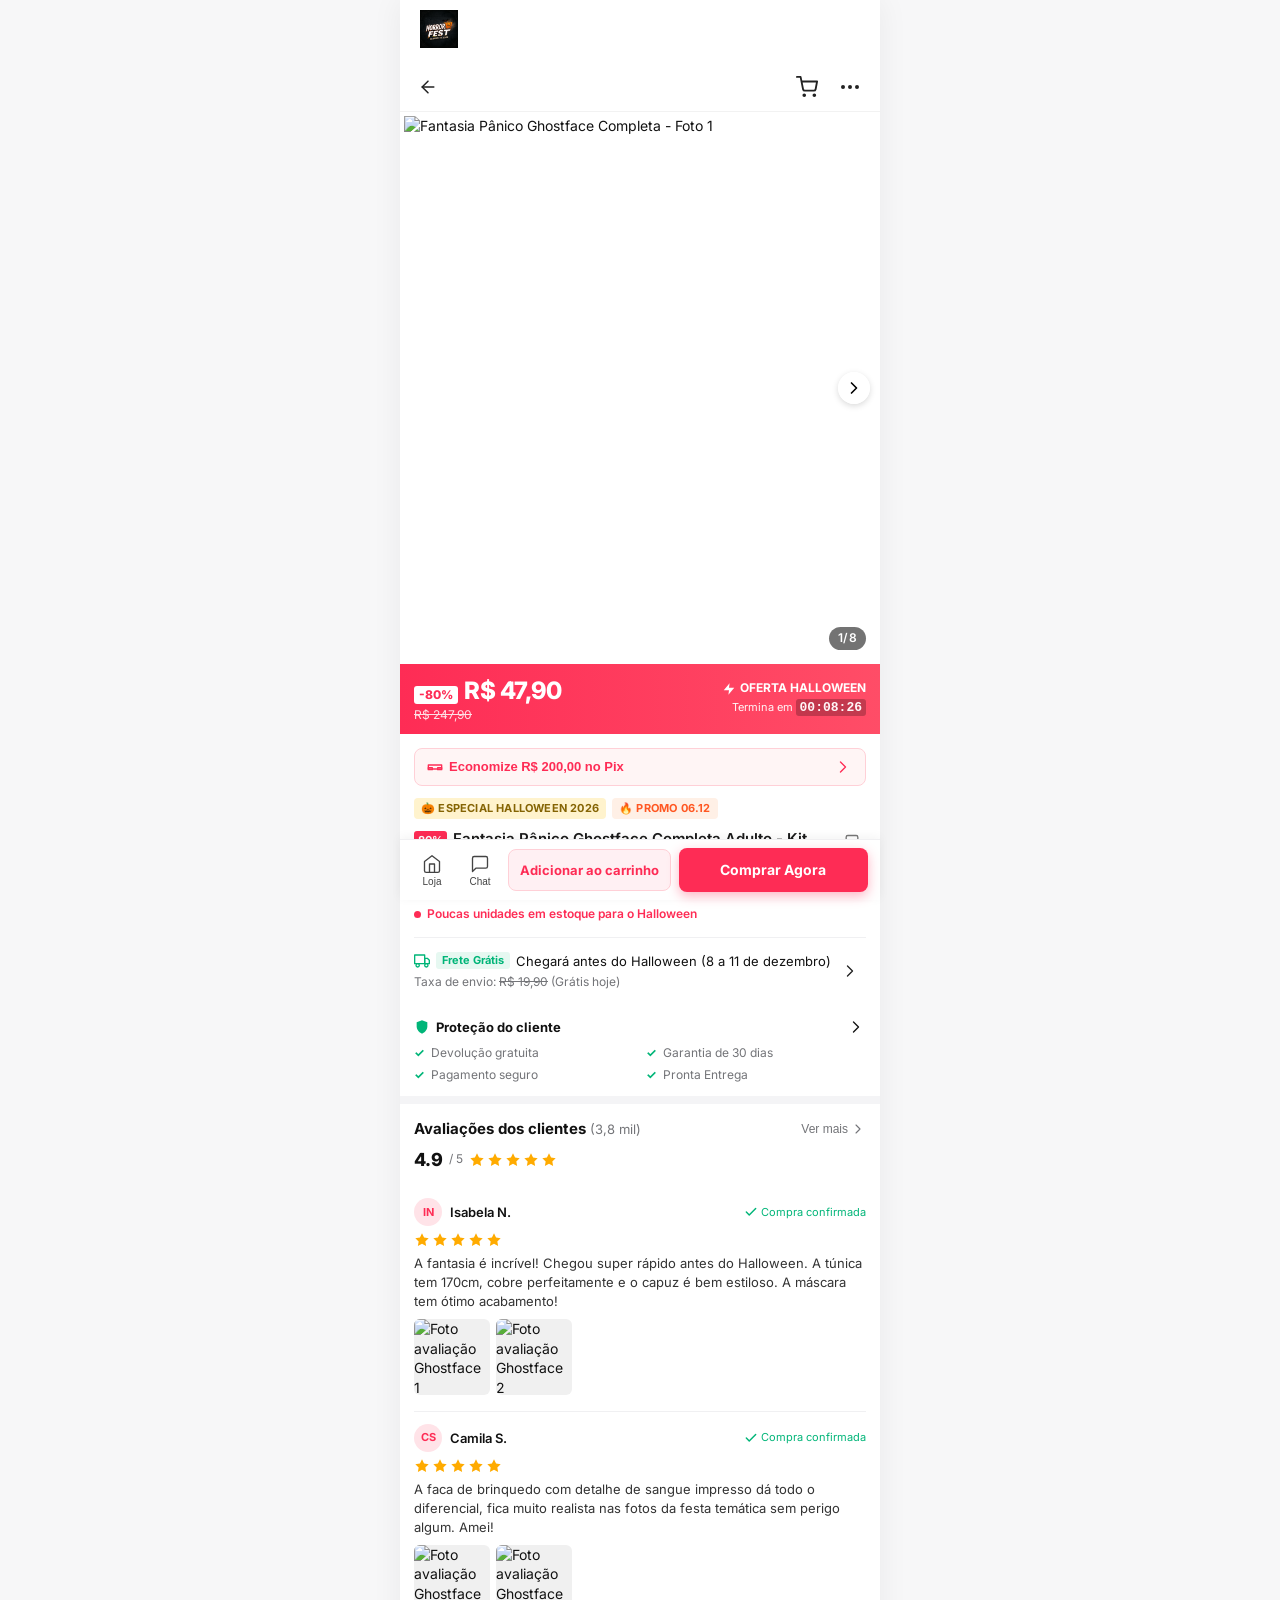
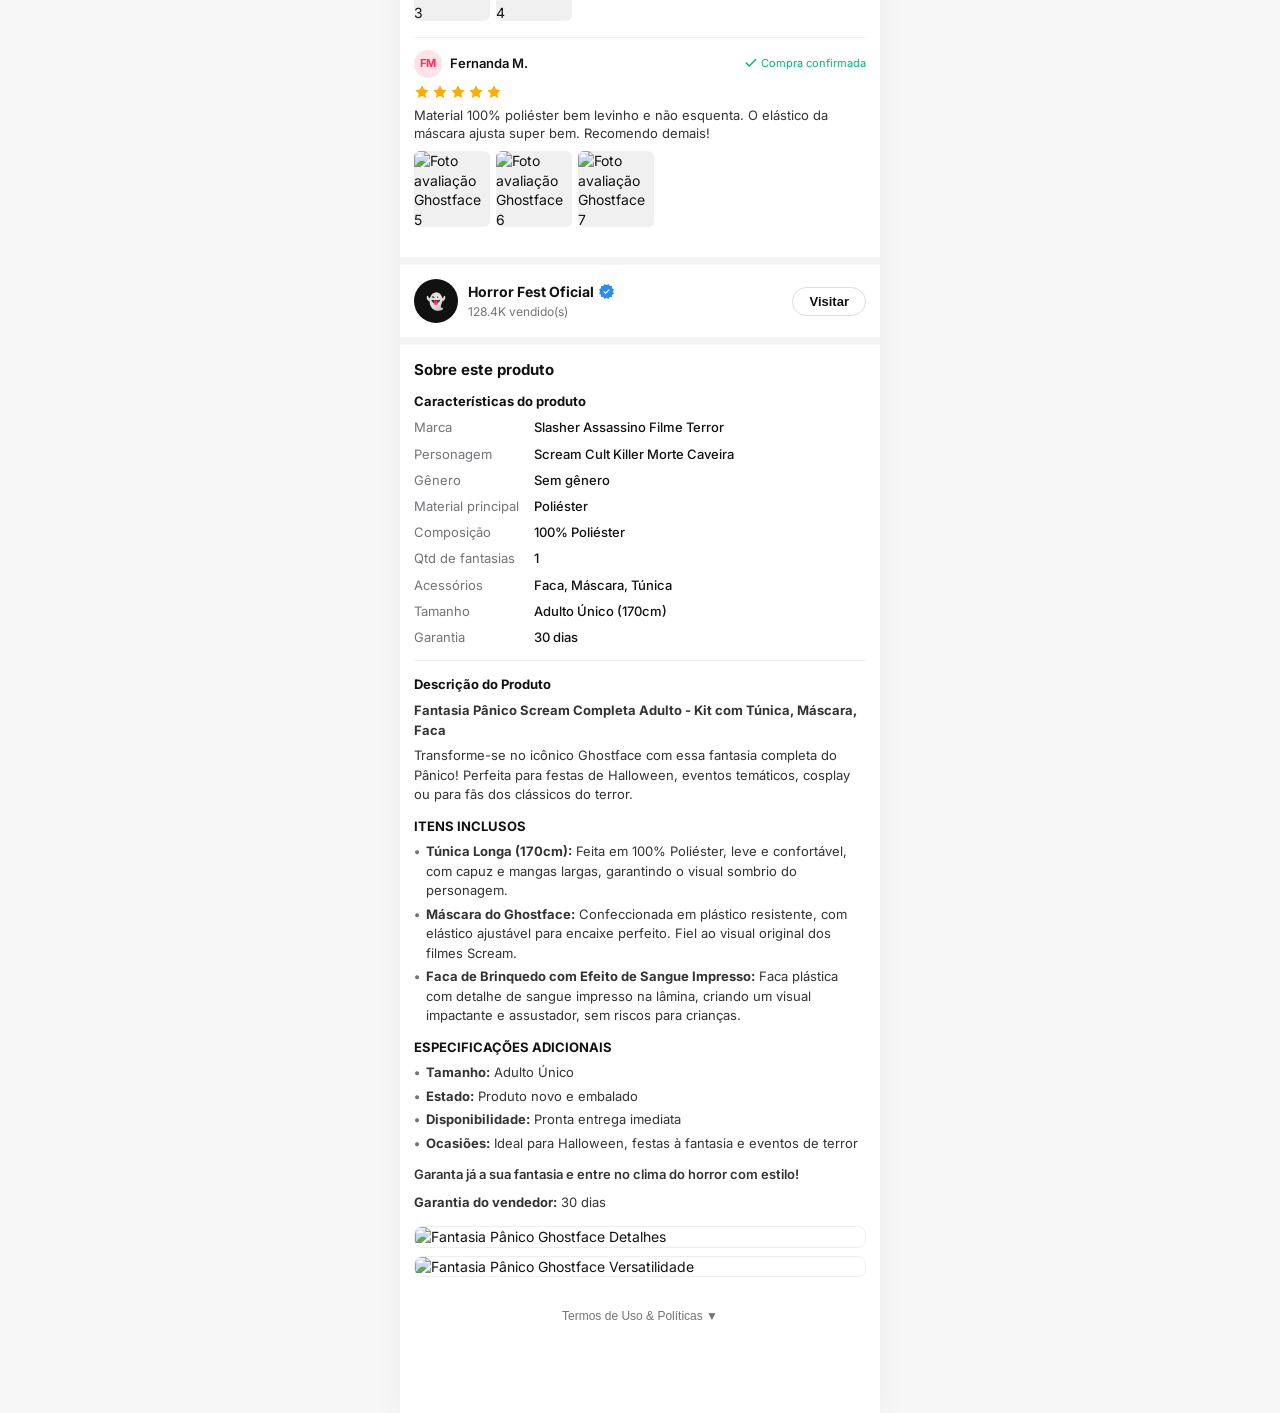
==== commit 23d99bda: "Update index.html" ====
--- a/index.html
+++ b/index.html
@@ -4,7 +4,14 @@
   <meta charset="UTF-8">
   <meta name="viewport" content="width=device-width, initial-scale=1.0, maximum-scale=1.0, minimum-scale=1.0, user-scalable=no, viewport-fit=cover">
   <meta name="format-detection" content="telephone=no">
-  <img src="logo.png.jpg" alt="Logo da Loja" style="max-width: 150px; height: auto;">
+ <header class="co-header" style="display: flex; align-items: center; justify-content: space-between; padding: 10px 20px;">
+    <!-- LOGO NO CABEÇALHO -->
+    <a href="index.html">
+        <img src="logo.png.jpg" alt="Horror Fest" style="height: 38px; width: auto; object-fit: contain;">
+    </a>
+
+    <!-- O resto dos elementos que já tens no teu header (carrinho, menu, etc.) -->
+</header>
 
   <title>Halloween - Fantasia Pânico Ghostface Completa Kit Túnica, Máscara e Faca</title>
 
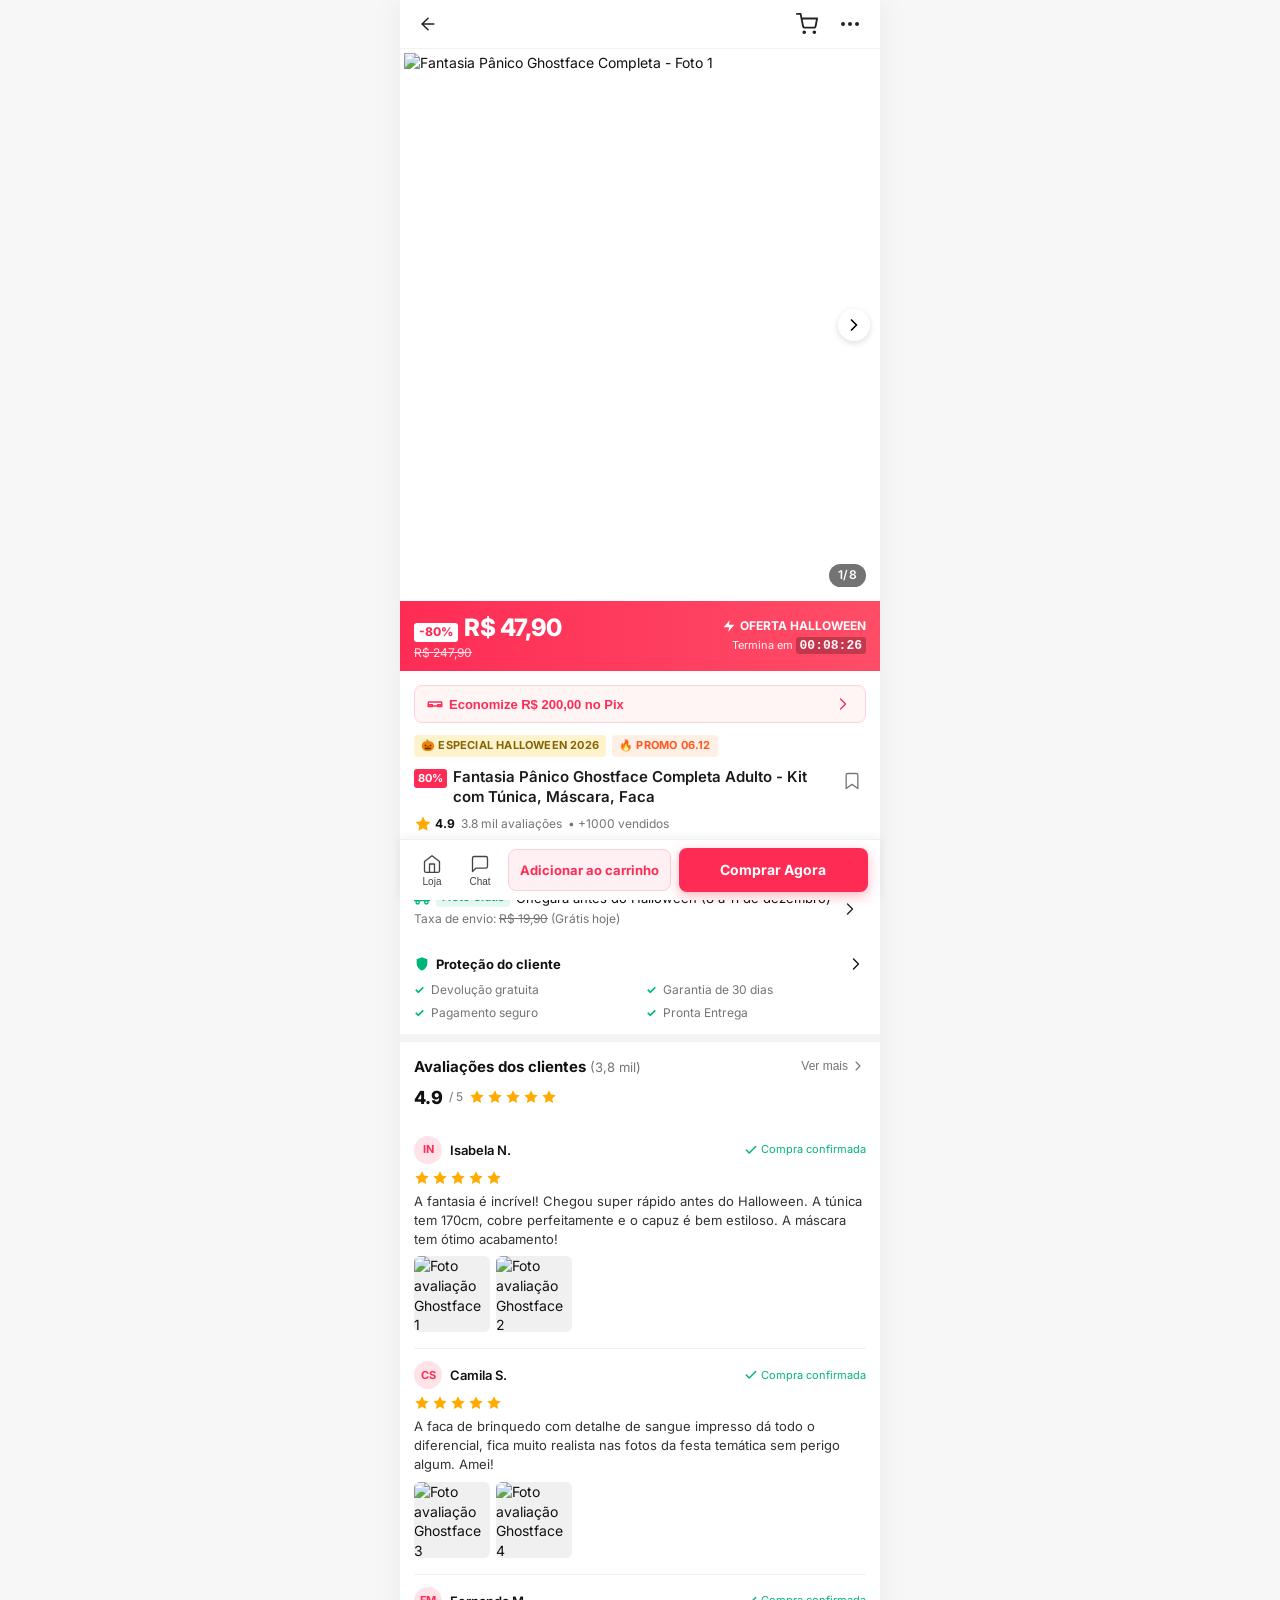
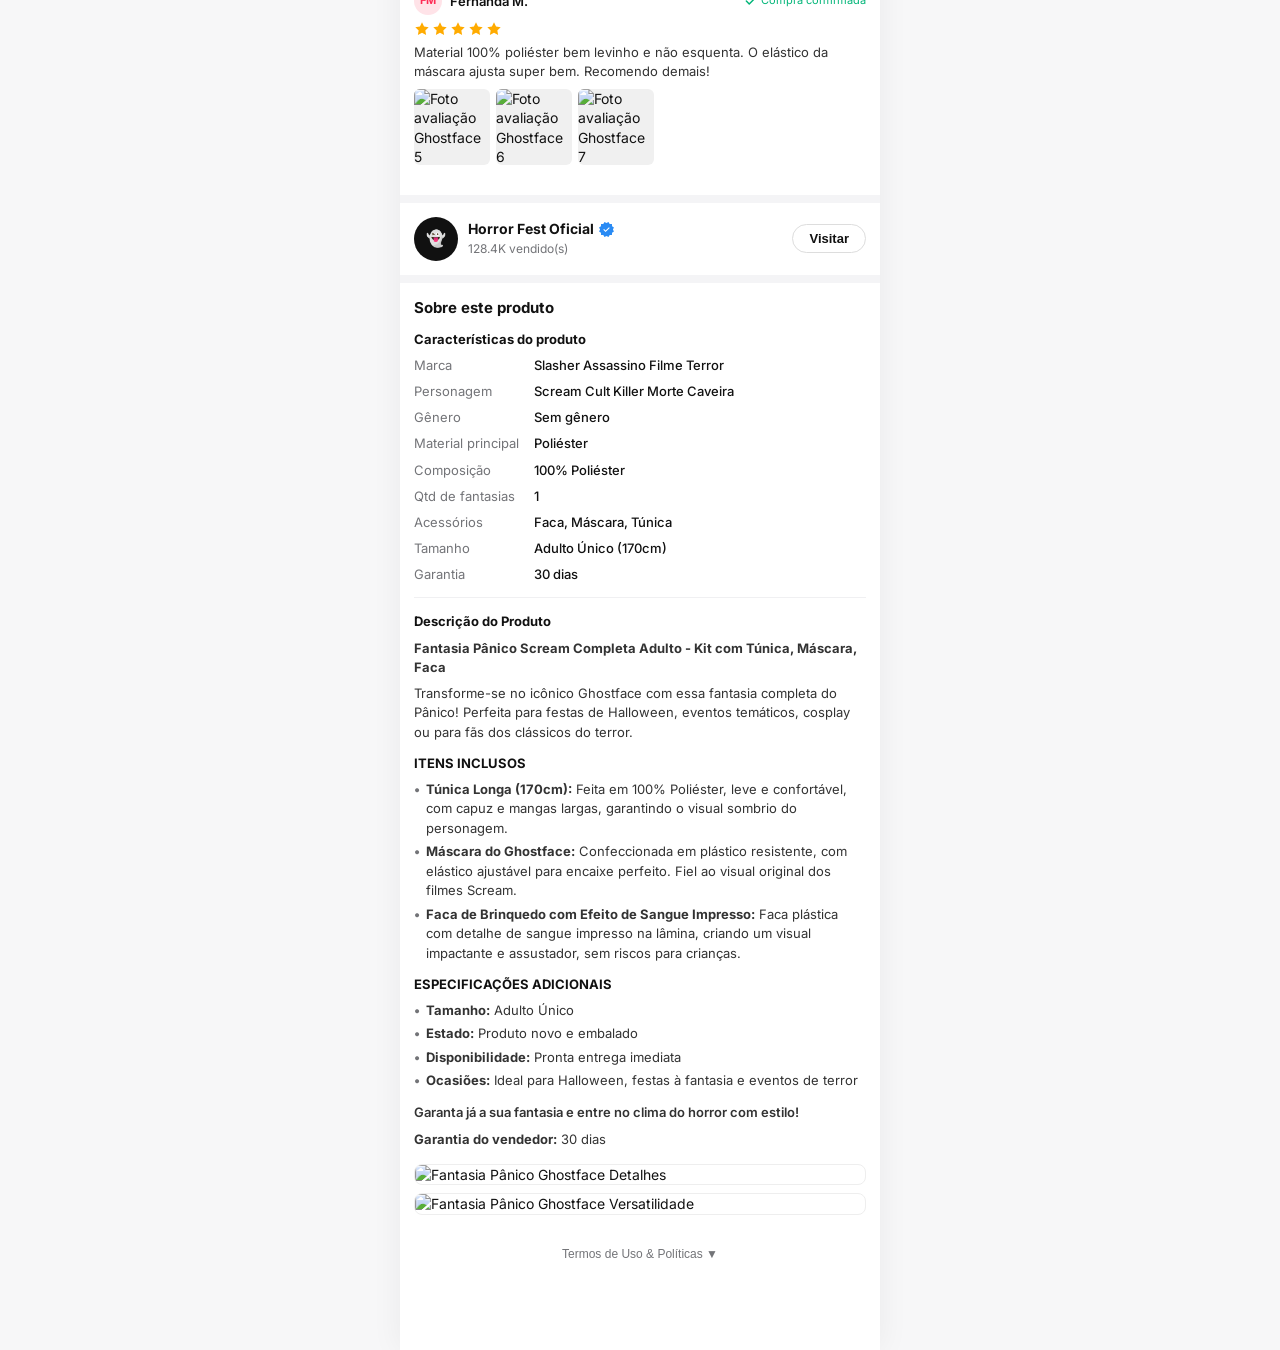
==== commit 7b289527: "Update index.html" ====
--- a/index.html
+++ b/index.html
@@ -4,15 +4,8 @@
   <meta charset="UTF-8">
   <meta name="viewport" content="width=device-width, initial-scale=1.0, maximum-scale=1.0, minimum-scale=1.0, user-scalable=no, viewport-fit=cover">
   <meta name="format-detection" content="telephone=no">
- <header class="co-header" style="display: flex; align-items: center; justify-content: space-between; padding: 10px 20px;">
-    <!-- LOGO NO CABEÇALHO -->
-    <a href="index.html">
-        <img src="logo.png.jpg" alt="Horror Fest" style="height: 38px; width: auto; object-fit: contain;">
-    </a>
-
-    <!-- O resto dos elementos que já tens no teu header (carrinho, menu, etc.) -->
-</header>
-
+<link rel="icon" type="image/jpeg" href="logo.png.jpg">
+  
   <title>Halloween - Fantasia Pânico Ghostface Completa Kit Túnica, Máscara e Faca</title>
 
   <!-- Google Fonts: Inter -->
